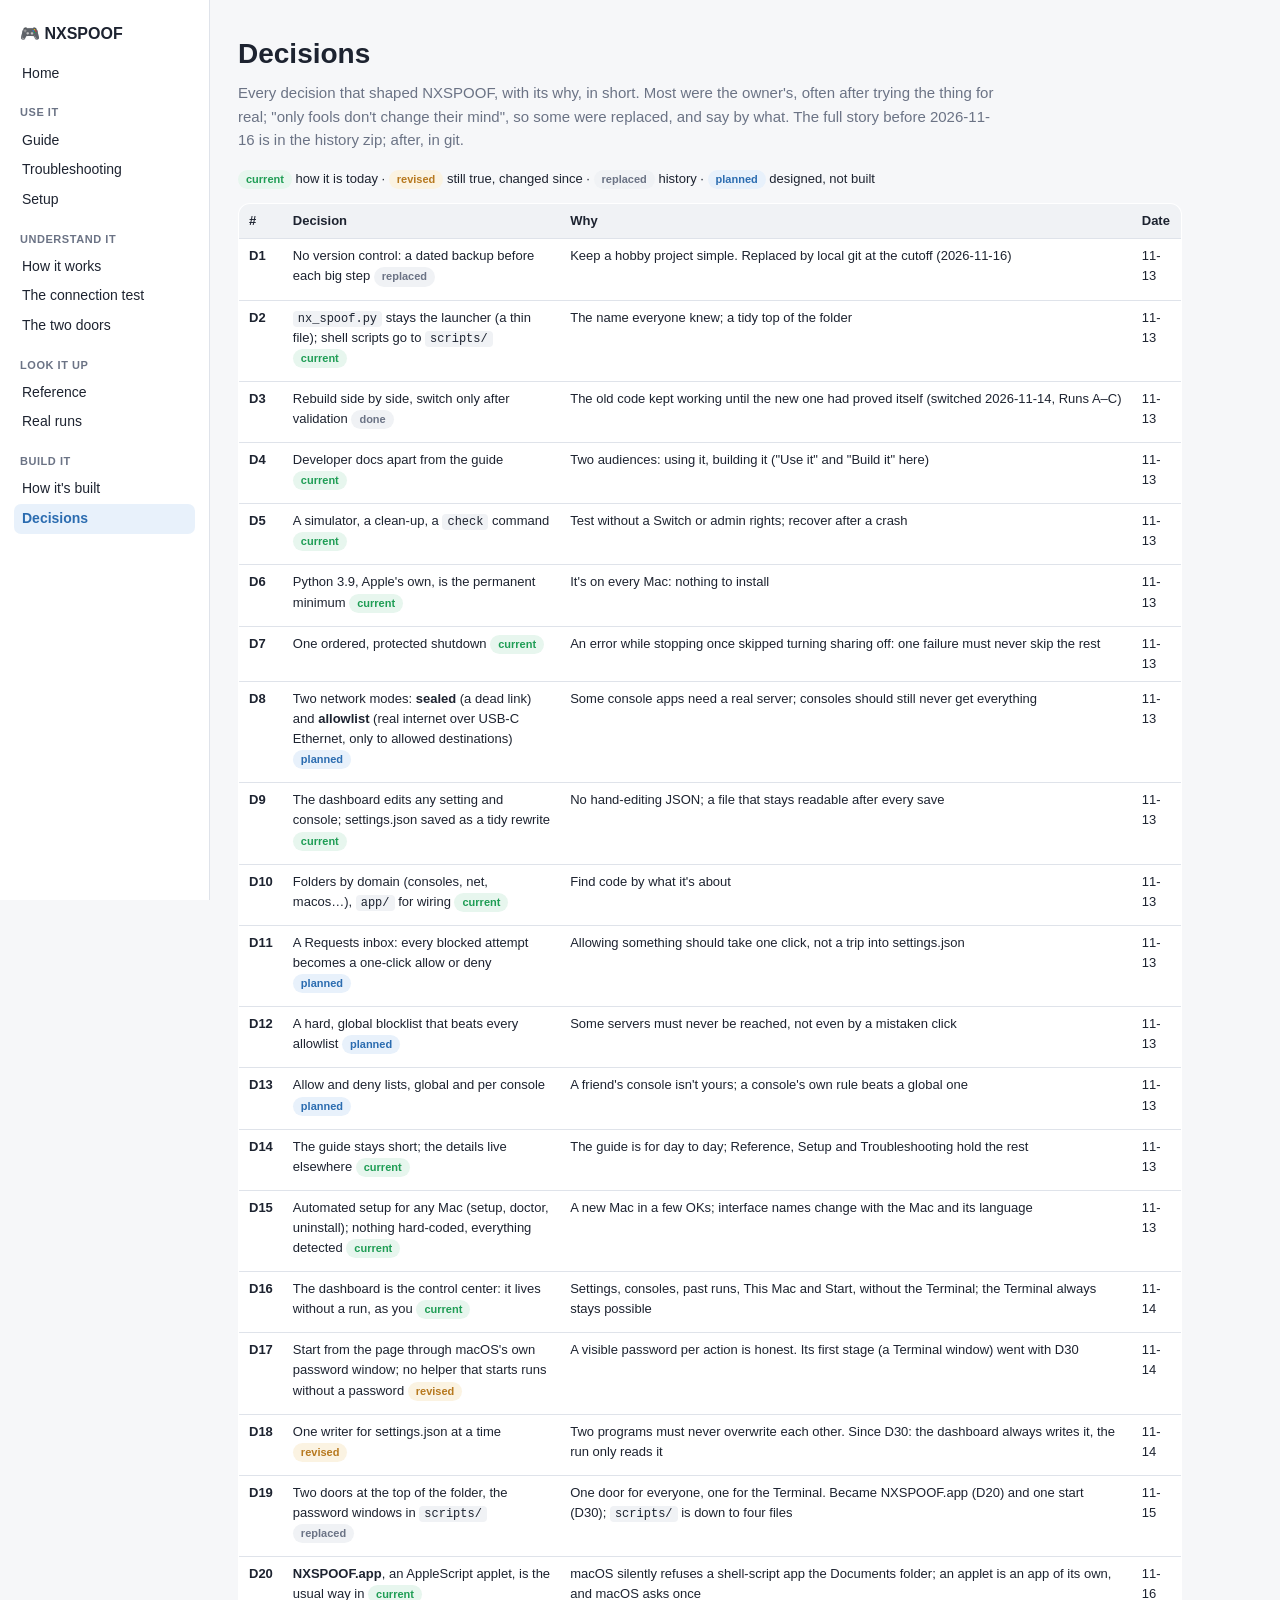
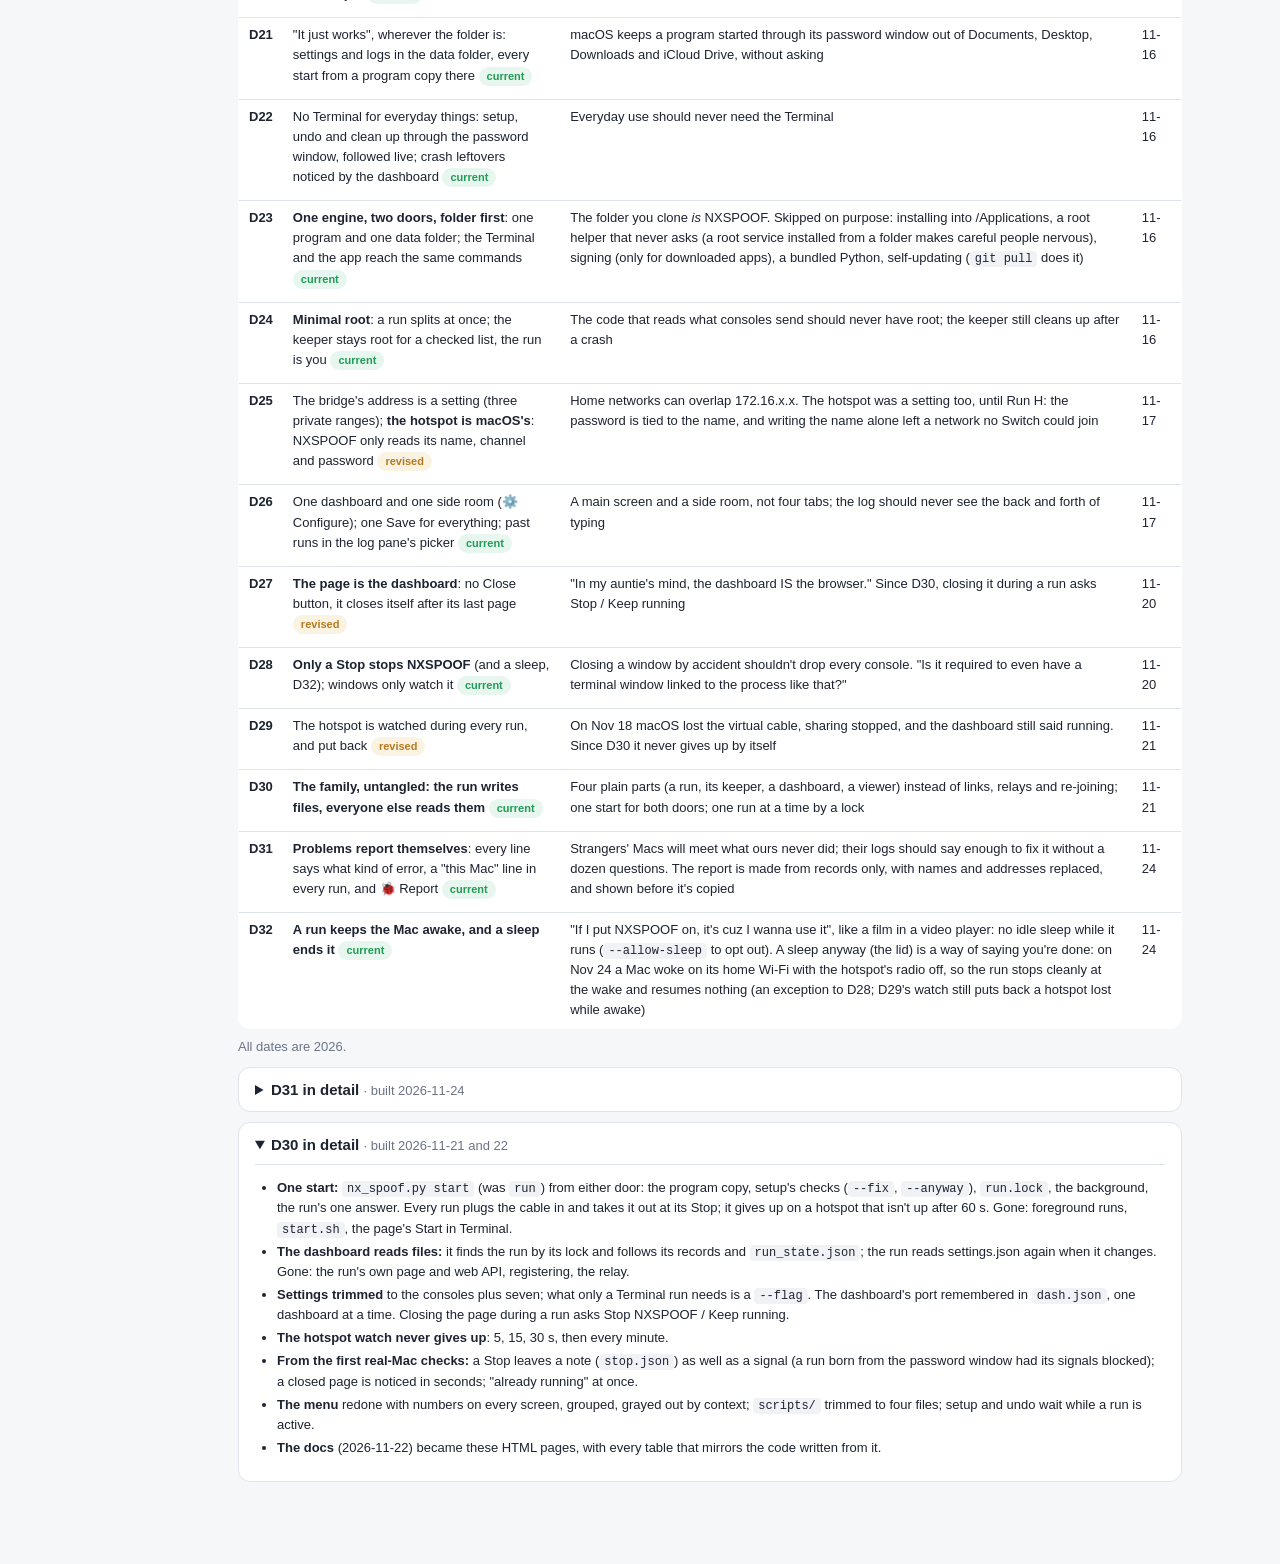
==== docs/decisions.html @ b14b979f "NXSPOOF 2.0: your Mac as a Wi-Fi hotspot that answers only the Switch's connection test NXSPOOF turn" ====
<!doctype html>
<html lang="en">
<head>
<meta charset="utf-8">
<meta name="viewport" content="width=device-width, initial-scale=1">
<title>Decisions · NXSPOOF</title>
<link rel="stylesheet" href="style.css">
<link rel="icon" href="favicon.ico" sizes="16x16 32x32"><link rel="icon" type="image/png" sizes="32x32" href="favicon.png">
<script src="docs.js" defer></script>
</head>
<body>
<!-- generated: nav -->
<nav class="side" aria-label="The NXSPOOF docs">
<a class="brand" href="index.html">🎮 NXSPOOF</a>
<a href="index.html">Home</a>
<b>Use it</b>
<a href="guide.html">Guide</a>
<a href="troubleshooting.html">Troubleshooting</a>
<a href="setup.html">Setup</a>
<b>Understand it</b>
<a href="how-it-works.html">How it works</a>
<a href="connection-test.html">The connection test</a>
<a href="two-doors.html">The two doors</a>
<b>Look it up</b>
<a href="reference.html">Reference</a>
<a href="real-runs.html">Real runs</a>
<b>Build it</b>
<a href="how-its-built.html">How it's built</a>
<a href="decisions.html" class="on" aria-current="page">Decisions</a>
</nav>
<!-- /generated -->
<main>

<h1>Decisions</h1>
<p class="lead">Every decision that shaped NXSPOOF, with its why, in short. Most were the owner's, often after trying the thing for real; "only fools don't change their mind", so some were replaced, and say by what. The full story before 2026-11-16 is in the history zip; after, in git.</p>
<p class="small"><span class="tag t-green">current</span> how it is today · <span class="tag t-yellow">revised</span> still true, changed since · <span class="tag t-gray">replaced</span> history · <span class="tag t-blue">planned</span> designed, not built</p>

<div class="scroll"><table>
<tr><th>#</th><th>Decision</th><th>Why</th><th>Date</th></tr>
<tr id="d1"><td><b>D1</b></td><td>No version control: a dated backup before each big step <span class="tag t-gray">replaced</span></td><td>Keep a hobby project simple. Replaced by local git at the cutoff (2026-11-16)</td><td>11-13</td></tr>
<tr id="d2"><td><b>D2</b></td><td><code>nx_spoof.py</code> stays the launcher (a thin file); shell scripts go to <code>scripts/</code> <span class="tag t-green">current</span></td><td>The name everyone knew; a tidy top of the folder</td><td>11-13</td></tr>
<tr id="d3"><td><b>D3</b></td><td>Rebuild side by side, switch only after validation <span class="tag t-gray">done</span></td><td>The old code kept working until the new one had proved itself (switched 2026-11-14, Runs A–C)</td><td>11-13</td></tr>
<tr id="d4"><td><b>D4</b></td><td>Developer docs apart from the guide <span class="tag t-green">current</span></td><td>Two audiences: using it, building it ("Use it" and "Build it" here)</td><td>11-13</td></tr>
<tr id="d5"><td><b>D5</b></td><td>A simulator, a clean-up, a <code>check</code> command <span class="tag t-green">current</span></td><td>Test without a Switch or admin rights; recover after a crash</td><td>11-13</td></tr>
<tr id="d6"><td><b>D6</b></td><td>Python 3.9, Apple's own, is the permanent minimum <span class="tag t-green">current</span></td><td>It's on every Mac: nothing to install</td><td>11-13</td></tr>
<tr id="d7"><td><b>D7</b></td><td>One ordered, protected shutdown <span class="tag t-green">current</span></td><td>An error while stopping once skipped turning sharing off: one failure must never skip the rest</td><td>11-13</td></tr>
<tr id="d8"><td><b>D8</b></td><td>Two network modes: <b>sealed</b> (a dead link) and <b>allowlist</b> (real internet over USB-C Ethernet, only to allowed destinations) <span class="tag t-blue">planned</span></td><td>Some console apps need a real server; consoles should still never get everything</td><td>11-13</td></tr>
<tr id="d9"><td><b>D9</b></td><td>The dashboard edits any setting and console; settings.json saved as a tidy rewrite <span class="tag t-green">current</span></td><td>No hand-editing JSON; a file that stays readable after every save</td><td>11-13</td></tr>
<tr id="d10"><td><b>D10</b></td><td>Folders by domain (consoles, net, macos…), <code>app/</code> for wiring <span class="tag t-green">current</span></td><td>Find code by what it's about</td><td>11-13</td></tr>
<tr id="d11"><td><b>D11</b></td><td>A Requests inbox: every blocked attempt becomes a one-click allow or deny <span class="tag t-blue">planned</span></td><td>Allowing something should take one click, not a trip into settings.json</td><td>11-13</td></tr>
<tr id="d12"><td><b>D12</b></td><td>A hard, global blocklist that beats every allowlist <span class="tag t-blue">planned</span></td><td>Some servers must never be reached, not even by a mistaken click</td><td>11-13</td></tr>
<tr id="d13"><td><b>D13</b></td><td>Allow and deny lists, global and per console <span class="tag t-blue">planned</span></td><td>A friend's console isn't yours; a console's own rule beats a global one</td><td>11-13</td></tr>
<tr id="d14"><td><b>D14</b></td><td>The guide stays short; the details live elsewhere <span class="tag t-green">current</span></td><td>The guide is for day to day; Reference, Setup and Troubleshooting hold the rest</td><td>11-13</td></tr>
<tr id="d15"><td><b>D15</b></td><td>Automated setup for any Mac (setup, doctor, uninstall); nothing hard-coded, everything detected <span class="tag t-green">current</span></td><td>A new Mac in a few OKs; interface names change with the Mac and its language</td><td>11-13</td></tr>
<tr id="d16"><td><b>D16</b></td><td>The dashboard is the control center: it lives without a run, as you <span class="tag t-green">current</span></td><td>Settings, consoles, past runs, This Mac and Start, without the Terminal; the Terminal always stays possible</td><td>11-14</td></tr>
<tr id="d17"><td><b>D17</b></td><td>Start from the page through macOS's own password window; no helper that starts runs without a password <span class="tag t-yellow">revised</span></td><td>A visible password per action is honest. Its first stage (a Terminal window) went with D30</td><td>11-14</td></tr>
<tr id="d18"><td><b>D18</b></td><td>One writer for settings.json at a time <span class="tag t-yellow">revised</span></td><td>Two programs must never overwrite each other. Since D30: the dashboard always writes it, the run only reads it</td><td>11-14</td></tr>
<tr id="d19"><td><b>D19</b></td><td>Two doors at the top of the folder, the password windows in <code>scripts/</code> <span class="tag t-gray">replaced</span></td><td>One door for everyone, one for the Terminal. Became NXSPOOF.app (D20) and one start (D30); <code>scripts/</code> is down to four files</td><td>11-15</td></tr>
<tr id="d20"><td><b>D20</b></td><td><b>NXSPOOF.app</b>, an AppleScript applet, is the usual way in <span class="tag t-green">current</span></td><td>macOS silently refuses a shell-script app the Documents folder; an applet is an app of its own, and macOS asks once</td><td>11-16</td></tr>
<tr id="d21"><td><b>D21</b></td><td>"It just works", wherever the folder is: settings and logs in the data folder, every start from a program copy there <span class="tag t-green">current</span></td><td>macOS keeps a program started through its password window out of Documents, Desktop, Downloads and iCloud Drive, without asking</td><td>11-16</td></tr>
<tr id="d22"><td><b>D22</b></td><td>No Terminal for everyday things: setup, undo and clean up through the password window, followed live; crash leftovers noticed by the dashboard <span class="tag t-green">current</span></td><td>Everyday use should never need the Terminal</td><td>11-16</td></tr>
<tr id="d23"><td><b>D23</b></td><td><b>One engine, two doors, folder first</b>: one program and one data folder; the Terminal and the app reach the same commands <span class="tag t-green">current</span></td><td>The folder you clone <i>is</i> NXSPOOF. Skipped on purpose: installing into /Applications, a root helper that never asks (a root service installed from a folder makes careful people nervous), signing (only for downloaded apps), a bundled Python, self-updating (<code>git pull</code> does it)</td><td>11-16</td></tr>
<tr id="d24"><td><b>D24</b></td><td><b>Minimal root</b>: a run splits at once; the keeper stays root for a checked list, the run is you <span class="tag t-green">current</span></td><td>The code that reads what consoles send should never have root; the keeper still cleans up after a crash</td><td>11-16</td></tr>
<tr id="d25"><td><b>D25</b></td><td>The bridge's address is a setting (three private ranges); <b>the hotspot is macOS's</b>: NXSPOOF only reads its name, channel and password <span class="tag t-yellow">revised</span></td><td>Home networks can overlap 172.16.x.x. The hotspot was a setting too, until Run H: the password is tied to the name, and writing the name alone left a network no Switch could join</td><td>11-17</td></tr>
<tr id="d26"><td><b>D26</b></td><td>One dashboard and one side room (⚙️ Configure); one Save for everything; past runs in the log pane's picker <span class="tag t-green">current</span></td><td>A main screen and a side room, not four tabs; the log should never see the back and forth of typing</td><td>11-17</td></tr>
<tr id="d27"><td><b>D27</b></td><td><b>The page is the dashboard</b>: no Close button, it closes itself after its last page <span class="tag t-yellow">revised</span></td><td>"In my auntie's mind, the dashboard IS the browser." Since D30, closing it during a run asks Stop / Keep running</td><td>11-20</td></tr>
<tr id="d28"><td><b>D28</b></td><td><b>Only a Stop stops NXSPOOF</b> (and a sleep, D32); windows only watch it <span class="tag t-green">current</span></td><td>Closing a window by accident shouldn't drop every console. "Is it required to even have a terminal window linked to the process like that?"</td><td>11-20</td></tr>
<tr id="d29"><td><b>D29</b></td><td>The hotspot is watched during every run, and put back <span class="tag t-yellow">revised</span></td><td>On Nov 18 macOS lost the virtual cable, sharing stopped, and the dashboard still said running. Since D30 it never gives up by itself</td><td>11-21</td></tr>
<tr id="d30"><td><b>D30</b></td><td><b>The family, untangled: the run writes files, everyone else reads them</b> <span class="tag t-green">current</span></td><td>Four plain parts (a run, its keeper, a dashboard, a viewer) instead of links, relays and re-joining; one start for both doors; one run at a time by a lock</td><td>11-21</td></tr>
<tr id="d31"><td><b>D31</b></td><td><b>Problems report themselves</b>: every line says what kind of error, a "this Mac" line in every run, and 🐞 Report <span class="tag t-green">current</span></td><td>Strangers' Macs will meet what ours never did; their logs should say enough to fix it without a dozen questions. The report is made from records only, with names and addresses replaced, and shown before it's copied</td><td>11-24</td></tr>
<tr id="d32"><td><b>D32</b></td><td><b>A run keeps the Mac awake, and a sleep ends it</b> <span class="tag t-green">current</span></td><td>"If I put NXSPOOF on, it's cuz I wanna use it", like a film in a video player: no idle sleep while it runs (<code>--allow-sleep</code> to opt out). A sleep anyway (the lid) is a way of saying you're done: on Nov 24 a Mac woke on its home Wi-Fi with the hotspot's radio off, so the run stops cleanly at the wake and resumes nothing (an exception to D28; D29's watch still puts back a hotspot lost while awake)</td><td>11-24</td></tr>
</table></div>
<p class="small muted">All dates are 2026.</p>

<details class="fold"><summary>D31 in detail <span class="muted">· built 2026-11-24</span></summary>
<ul class="small">
  <li><b>Errors in words:</b> every error line names the error's kind (<code>KeyError: 'name'</code>, not just <code>'name'</code>); an unexpected one keeps its traceback in the line's details, the keeper's included (core/fmt.py). A broken reaction, a hotspot watch that can't look and the dashboard's internal errors used to be silent: each says so once.</li>
  <li><b>This Mac:</b> every run's log starts with macOS's version and build, the model, the chip, Python, the language and whether an organization manages the Mac (macos/machine.py). Nothing personal: no Mac name, no user name, no serial number.</li>
  <li><b>Quiet sensors:</b> a reworded Wi-Fi log line or a moved lease file breaks nothing loudly, so the end of a run says when one source saw nothing while the others saw consoles (features/sensors.py). A hotspot that never comes up lists the network interfaces macOS has.</li>
  <li><b>🐞 Report:</b> one engine (app/reporting.py, features/report.py), two doors: the dashboard shows it first, then Copy (and Open GitHub once the repository exists); <code>nx_spoof.py report</code> (menu 6 → 4) prints it, saves it, copies it and opens GitHub's page. It goes through the clipboard, never in a web address: too long for one, and nothing personal should travel in one. Skipped: sending it anywhere by itself.</li>
</ul>
</details>

<details class="fold" open><summary>D30 in detail <span class="muted">· built 2026-11-21 and 22</span></summary>
<ul class="small">
  <li><b>One start:</b> <code>nx_spoof.py start</code> (was <code>run</code>) from either door: the program copy, setup's checks (<code>--fix</code>, <code>--anyway</code>), <code>run.lock</code>, the background, the run's one answer. Every run plugs the cable in and takes it out at its Stop; it gives up on a hotspot that isn't up after 60 s. Gone: foreground runs, <code>start.sh</code>, the page's Start in Terminal.</li>
  <li><b>The dashboard reads files:</b> it finds the run by its lock and follows its records and <code>run_state.json</code>; the run reads settings.json again when it changes. Gone: the run's own page and web API, registering, the relay.</li>
  <li><b>Settings trimmed</b> to the consoles plus seven; what only a Terminal run needs is a <code>--flag</code>. The dashboard's port remembered in <code>dash.json</code>, one dashboard at a time. Closing the page during a run asks Stop NXSPOOF / Keep running.</li>
  <li><b>The hotspot watch never gives up</b>: 5, 15, 30 s, then every minute.</li>
  <li><b>From the first real-Mac checks:</b> a Stop leaves a note (<code>stop.json</code>) as well as a signal (a run born from the password window had its signals blocked); a closed page is noticed in seconds; "already running" at once.</li>
  <li><b>The menu</b> redone with numbers on every screen, grouped, grayed out by context; <code>scripts/</code> trimmed to four files; setup and undo wait while a run is active.</li>
  <li><b>The docs</b> (2026-11-22) became these HTML pages, with every table that mirrors the code written from it.</li>
</ul>
</details>

</main>
</body>
</html>
---- docs/style.css ----
/* NXSPOOF docs - the one stylesheet of every page in docs/ (the dashboard's 📖 Help, GitHub Pages, or the files opened as they are).
   Light and dark follow the Mac. Sections: COLORS · PAGE · NAVIGATION · BLOCKS · TABLES · DRAWINGS · THE TERMINAL · SEARCH */

/* ############################################################################################################################################################ */
/* ##  COLORS                                                                                                                                                ## */
/* ############################################################################################################################################################ */

:root {
  --bg: #f6f7f9; --panel: #ffffff; --line: #dfe3ea; --text: #1d2330; --muted: #6b7385;
  --blue: #2b6cb0; --green: #1f9d55; --red: #d64545; --yellow: #b7791f; --violet: #6b46c1;
  --blue-bg: #e8f1fb; --green-bg: #e7f6ee; --red-bg: #fbeaea; --yellow-bg: #fbf3e2; --violet-bg: #f0ebfb; --gray-bg: #f0f2f5;
  --term-bg: #1e2129; --term-text: #d7dce5; --term-dim: #7d8697; --term-green: #6fcf97; --term-yellow: #f2c94c;
}
@media (prefers-color-scheme: dark) {
  :root:not([data-theme="light"]) {
    --bg: #12151b; --panel: #1a1e26; --line: #2c323d; --text: #e6e9ef; --muted: #9aa3b5;
    --blue: #63b3ed; --green: #48bb78; --red: #f56565; --yellow: #ecc94b; --violet: #b794f4;
    --blue-bg: #1b2a3d; --green-bg: #183126; --red-bg: #3a1d1d; --yellow-bg: #362d16; --violet-bg: #2a2140; --gray-bg: #222733;
    --term-bg: #0d0f13;
  }
}

/* ############################################################################################################################################################ */
/* ##  PAGE                                                                                                                                                  ## */
/* ############################################################################################################################################################ */

* { box-sizing: border-box; }
html { scroll-padding-top: 16px; }
body { margin: 0; background: var(--bg); color: var(--text); font: 15px/1.55 -apple-system, BlinkMacSystemFont, "Segoe UI", sans-serif;
  display: grid; grid-template-columns: 210px minmax(0, 1fr); min-height: 100vh; }
main { max-width: 1000px; width: 100%; padding: 32px 28px 72px; }
h1 { font-size: 28px; margin: 0 0 6px; }
h2 { font-size: 20px; margin: 44px 0 10px; }
h3 { font-size: 15px; margin: 22px 0 6px; }
p { margin: 8px 0; }
p.lead { color: var(--muted); margin: 0 0 18px; max-width: 760px; }
a { color: var(--blue); }
.muted { color: var(--muted); }
.small { font-size: 13px; }
code, kbd { font: 12px ui-monospace, "SF Mono", Menlo, monospace; background: var(--gray-bg); padding: 1px 5px; border-radius: 4px; }
kbd { border: 1px solid var(--line); }
pre.code { margin: 8px 0; background: var(--panel); border: 1px solid var(--line); border-radius: 10px; padding: 10px 14px; overflow-x: auto;
  font: 12.5px/1.5 ui-monospace, "SF Mono", Menlo, monospace; }
ul, ol { padding-left: 22px; }
li { margin: 3px 0; }
@media (max-width: 760px) {
  body { display: block; }
  main { padding: 20px 16px 56px; }
}

/* ############################################################################################################################################################ */
/* ##  NAVIGATION                                                                                                                                            ## */
/* ############################################################################################################################################################ */

nav.side { position: sticky; top: 0; align-self: start; height: 100vh; overflow-y: auto; padding: 22px 14px; background: var(--panel);
  border-right: 1px solid var(--line); font-size: 14px; }
nav.side .brand { display: block; font-weight: 700; font-size: 16px; margin: 0 0 12px 6px; color: var(--text); text-decoration: none; }
nav.side b { display: block; font-size: 11px; color: var(--muted); text-transform: uppercase; letter-spacing: .05em; margin: 16px 0 4px 6px; }
nav.side a:not(.brand) { display: block; color: var(--text); text-decoration: none; padding: 4px 8px; border-radius: 7px; }
nav.side a:not(.brand):hover { background: var(--gray-bg); }
nav.side a.on { background: var(--blue-bg); color: var(--blue); font-weight: 600; }
@media (max-width: 760px) {
  nav.side { position: static; height: auto; display: flex; flex-wrap: wrap; gap: 2px 4px; align-items: center; padding: 10px 12px;
    border-right: 0; border-bottom: 1px solid var(--line); }
  nav.side .brand { width: 100%; margin: 0 0 4px; }
  nav.side b { display: none; }
  nav.side a:not(.brand) { padding: 3px 7px; font-size: 13px; }
}

/* ############################################################################################################################################################ */
/* ##  BLOCKS                                                                                                                                                ## */
/* ############################################################################################################################################################ */

.banner { background: var(--green-bg); border: 1px solid var(--green); border-radius: 12px; padding: 12px 16px; margin: 10px 0; font-size: 14px; }
.note { background: var(--yellow-bg); border: 1px solid var(--yellow); border-radius: 12px; padding: 10px 14px; margin: 10px 0; font-size: 14px; }
.cards { display: grid; grid-template-columns: repeat(auto-fit, minmax(230px, 1fr)); gap: 12px; margin: 8px 0; }
.card { background: var(--panel); border: 1px solid var(--line); border-radius: 12px; padding: 14px 16px; min-width: 0; }
.card h3 { margin: 0 0 4px; }
.card ul { margin: 6px 0 0; padding-left: 18px; font-size: 13px; }
.card p { font-size: 13px; }
a.card.link { display: block; color: var(--text); text-decoration: none; }
a.card.link:hover { border-color: var(--blue); }
a.card.link b { display: block; font-size: 15px; color: var(--blue); }
a.card.link span { font-size: 13px; color: var(--muted); }
.tag { display: inline-block; font-size: 11px; font-weight: 600; padding: 1px 8px; border-radius: 999px; margin-bottom: 6px; white-space: nowrap; }
.t-blue { background: var(--blue-bg); color: var(--blue); } .t-green { background: var(--green-bg); color: var(--green); }
.t-red { background: var(--red-bg); color: var(--red); } .t-yellow { background: var(--yellow-bg); color: var(--yellow); }
.t-violet { background: var(--violet-bg); color: var(--violet); } .t-gray { background: var(--gray-bg); color: var(--muted); }
.two { display: grid; grid-template-columns: 1fr 1fr; gap: 12px; }
@media (max-width: 900px) { .two { grid-template-columns: 1fr; } }
.rules { display: grid; grid-template-columns: repeat(auto-fit, minmax(220px, 1fr)); gap: 10px; margin: 8px 0; padding: 0; list-style: none; }
.rules li { background: var(--panel); border: 1px solid var(--line); border-radius: 10px; padding: 10px 12px; font-size: 13px; margin: 0; }
.rules b { display: block; font-size: 14px; margin-bottom: 2px; }
ol.steps { counter-reset: step; list-style: none; padding: 0; margin: 10px 0; }
ol.steps > li { counter-increment: step; position: relative; background: var(--panel); border: 1px solid var(--line); border-radius: 10px;
  padding: 10px 14px 10px 48px; margin: 8px 0; }
ol.steps > li::before { content: counter(step); position: absolute; left: 14px; top: 10px; width: 24px; height: 24px; border-radius: 50%;
  background: var(--blue-bg); color: var(--blue); font-weight: 700; font-size: 13px; text-align: center; line-height: 24px; }
details.fold { background: var(--panel); border: 1px solid var(--line); border-radius: 12px; padding: 10px 16px; margin: 10px 0; }
details.fold > summary { cursor: pointer; font-weight: 600; }
details.fold[open] > summary { margin-bottom: 8px; padding-bottom: 8px; border-bottom: 1px solid var(--line); }
details.fold > summary .muted { font-weight: 400; font-size: 13px; }
.dialog { max-width: 440px; margin: 10px auto; background: var(--panel); border: 1px solid var(--line); border-radius: 12px; padding: 18px 20px 14px;
  box-shadow: 0 8px 28px rgba(0, 0, 0, .16); font-size: 13px; }
.dialog .dt { font-weight: 600; font-size: 14px; margin-bottom: 6px; }
.dialog .db { display: flex; justify-content: flex-end; gap: 8px; margin-top: 14px; }
.dialog .db span { padding: 3px 14px; border-radius: 6px; border: 1px solid var(--line); background: var(--gray-bg); }
.dialog .db .def { background: var(--blue); border-color: var(--blue); color: #fff; }

/* ############################################################################################################################################################ */
/* ##  TABLES                                                                                                                                                ## */
/* ############################################################################################################################################################ */

.scroll { overflow-x: auto; margin: 8px 0; }
table { width: 100%; border-collapse: collapse; background: var(--panel); border: 1px solid var(--line); border-radius: 12px; overflow: hidden; font-size: 13px; }
th, td { text-align: left; padding: 7px 10px; border-top: 1px solid var(--line); vertical-align: top; }
th { background: var(--gray-bg); font-weight: 600; border-top: 0; }
tr.group td { background: var(--gray-bg); font-weight: 600; }
td code { white-space: nowrap; }
td.wrap code { white-space: normal; }

/* ############################################################################################################################################################ */
/* ##  DRAWINGS                                                                                                                                              ## */
/* ############################################################################################################################################################ */

figure { margin: 10px 0; background: var(--panel); border: 1px solid var(--line); border-radius: 12px; padding: 16px; overflow-x: auto; }
figcaption { font-size: 13px; color: var(--muted); margin-top: 8px; }
svg { display: block; width: 100%; height: auto; min-width: 640px; }
svg text { fill: var(--text); font: 13px -apple-system, BlinkMacSystemFont, sans-serif; }
svg .small { font-size: 11px; fill: var(--muted); }
svg .title { font-weight: 600; }
svg .box { fill: var(--panel); stroke: var(--line); stroke-width: 1.5; }
svg .b-blue { fill: var(--blue-bg); stroke: var(--blue); } svg .b-green { fill: var(--green-bg); stroke: var(--green); }
svg .b-red { fill: var(--red-bg); stroke: var(--red); } svg .b-yellow { fill: var(--yellow-bg); stroke: var(--yellow); }
svg .b-violet { fill: var(--violet-bg); stroke: var(--violet); } svg .b-gray { fill: var(--gray-bg); stroke: var(--line); }
svg .arrow { stroke: var(--muted); stroke-width: 1.5; fill: none; }
svg .arrow-blue { stroke: var(--blue); } svg .arrow-green { stroke: var(--green); } svg .arrow-red { stroke: var(--red); }
svg .dash { stroke-dasharray: 5 4; }
svg .head { fill: var(--muted); }
svg .ok { fill: var(--green); } svg .no { fill: var(--red); }
svg .ok-bubble { fill: var(--green); } svg .ok-word { fill: #fff; font-weight: 700; }   /* the icon's "ok", on its way back (connection-test.html) */

/* ############################################################################################################################################################ */
/* ##  THE TERMINAL                                                                                                                                          ## */
/* ############################################################################################################################################################ */

pre.term { margin: 0; background: var(--term-bg); color: var(--term-text); border-radius: 10px; padding: 14px 16px;
  font: 12.5px/1.5 ui-monospace, "SF Mono", Menlo, monospace; overflow-x: auto; white-space: pre; }
pre.term b { color: #fff; } pre.term .d { color: var(--term-dim); } pre.term .g { color: var(--term-green); } pre.term .y { color: var(--term-yellow); }
.menu-screens { display: grid; grid-template-columns: 1fr; gap: 12px; margin: 8px 0; }     /* one screen per row: the lines are as wide as the real window */

/* ############################################################################################################################################################ */
/* ##  SEARCH (docs.js: a box that filters the cards under it)                                                                                               ## */
/* ############################################################################################################################################################ */

input.search { width: 100%; max-width: 460px; padding: 8px 11px; border: 1px solid var(--line); border-radius: 9px; background: var(--panel);
  color: var(--text); font: inherit; margin: 6px 0 4px; }
.search-count { font-size: 13px; color: var(--muted); margin-left: 8px; }
.sym { background: var(--panel); border: 1px solid var(--line); border-radius: 10px; padding: 10px 14px; margin: 8px 0; font-size: 14px; }
.sym .what { font-weight: 600; }
.sym .fix { margin-top: 4px; }
.sym:target { border-color: var(--blue); box-shadow: 0 0 0 2px var(--blue-bg); }
[hidden] { display: none !important; }
.hero-icon { margin: 8px 0 0; } .hero-icon img { display: block; }   /* the icon above the home page's title */
.shot img { display: block; width: 100%; height: auto; border-radius: 6px; }   /* the dashboard's picture on the home page */
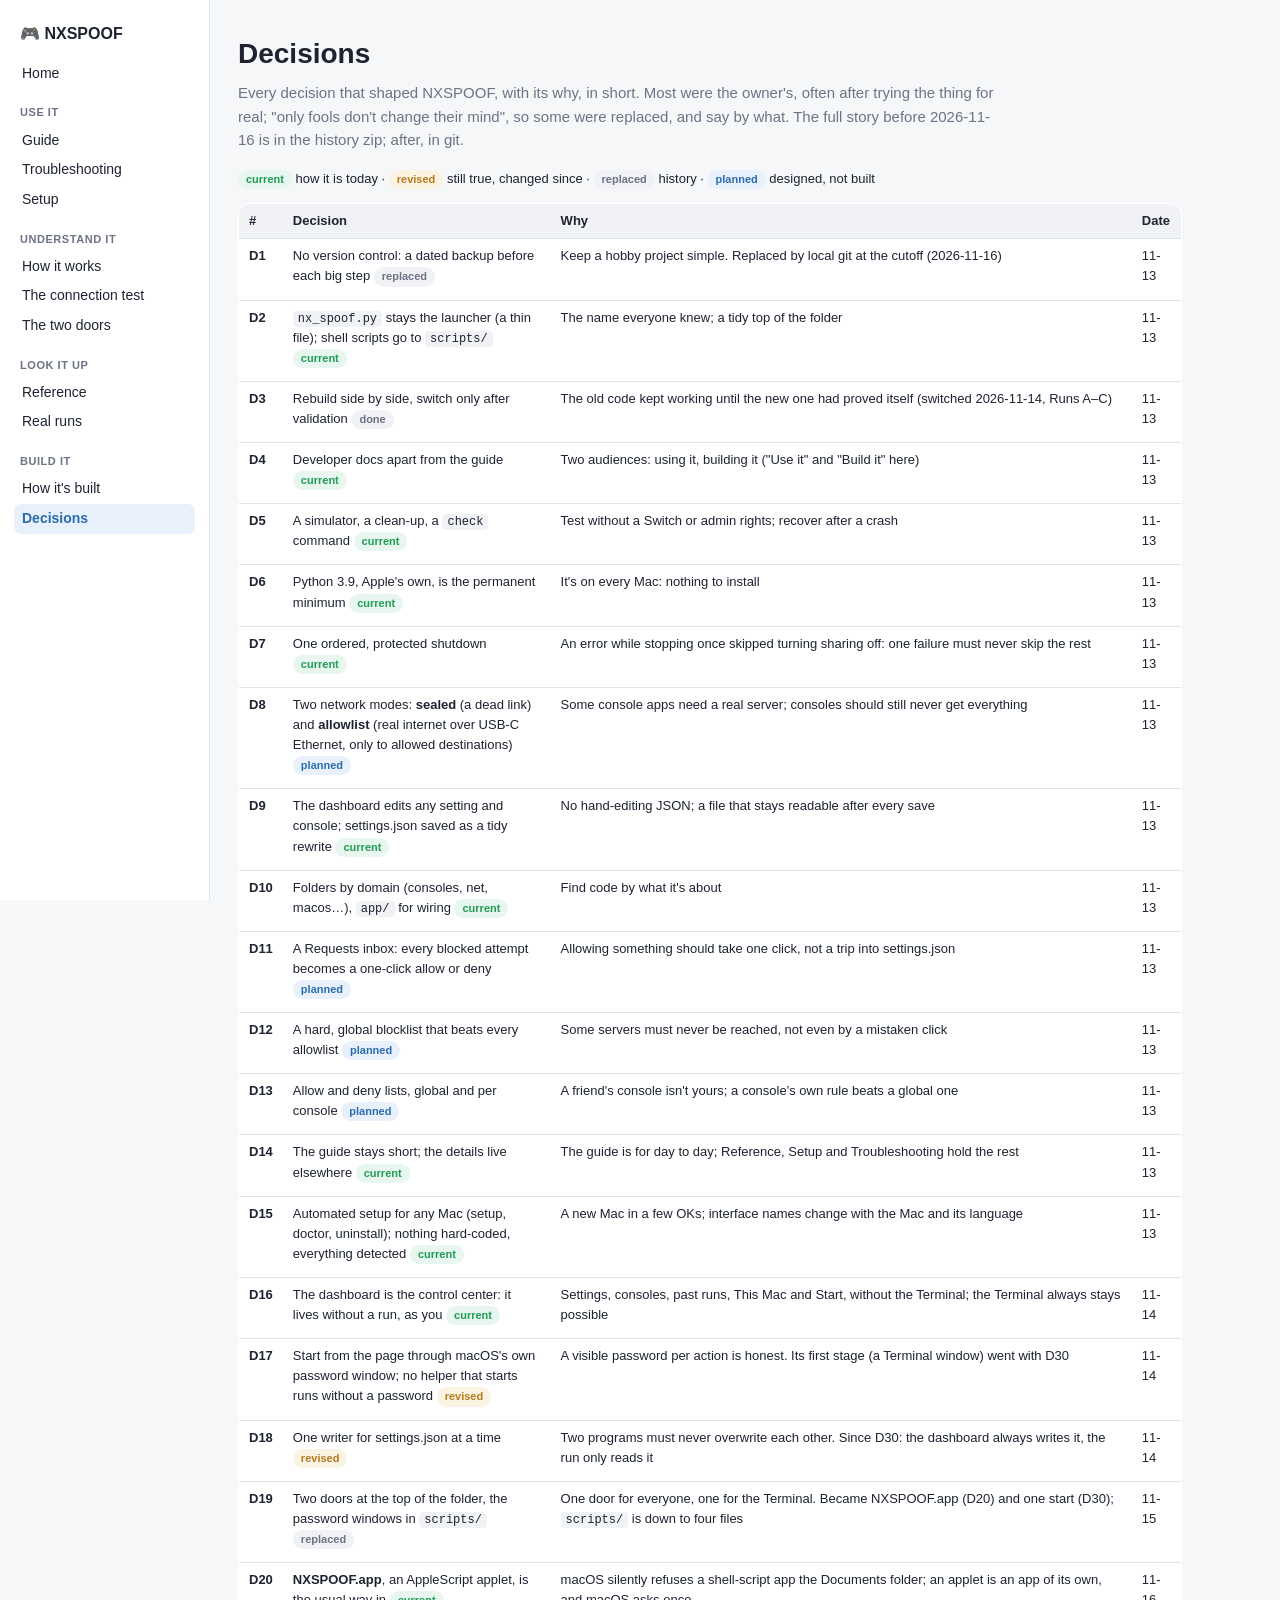
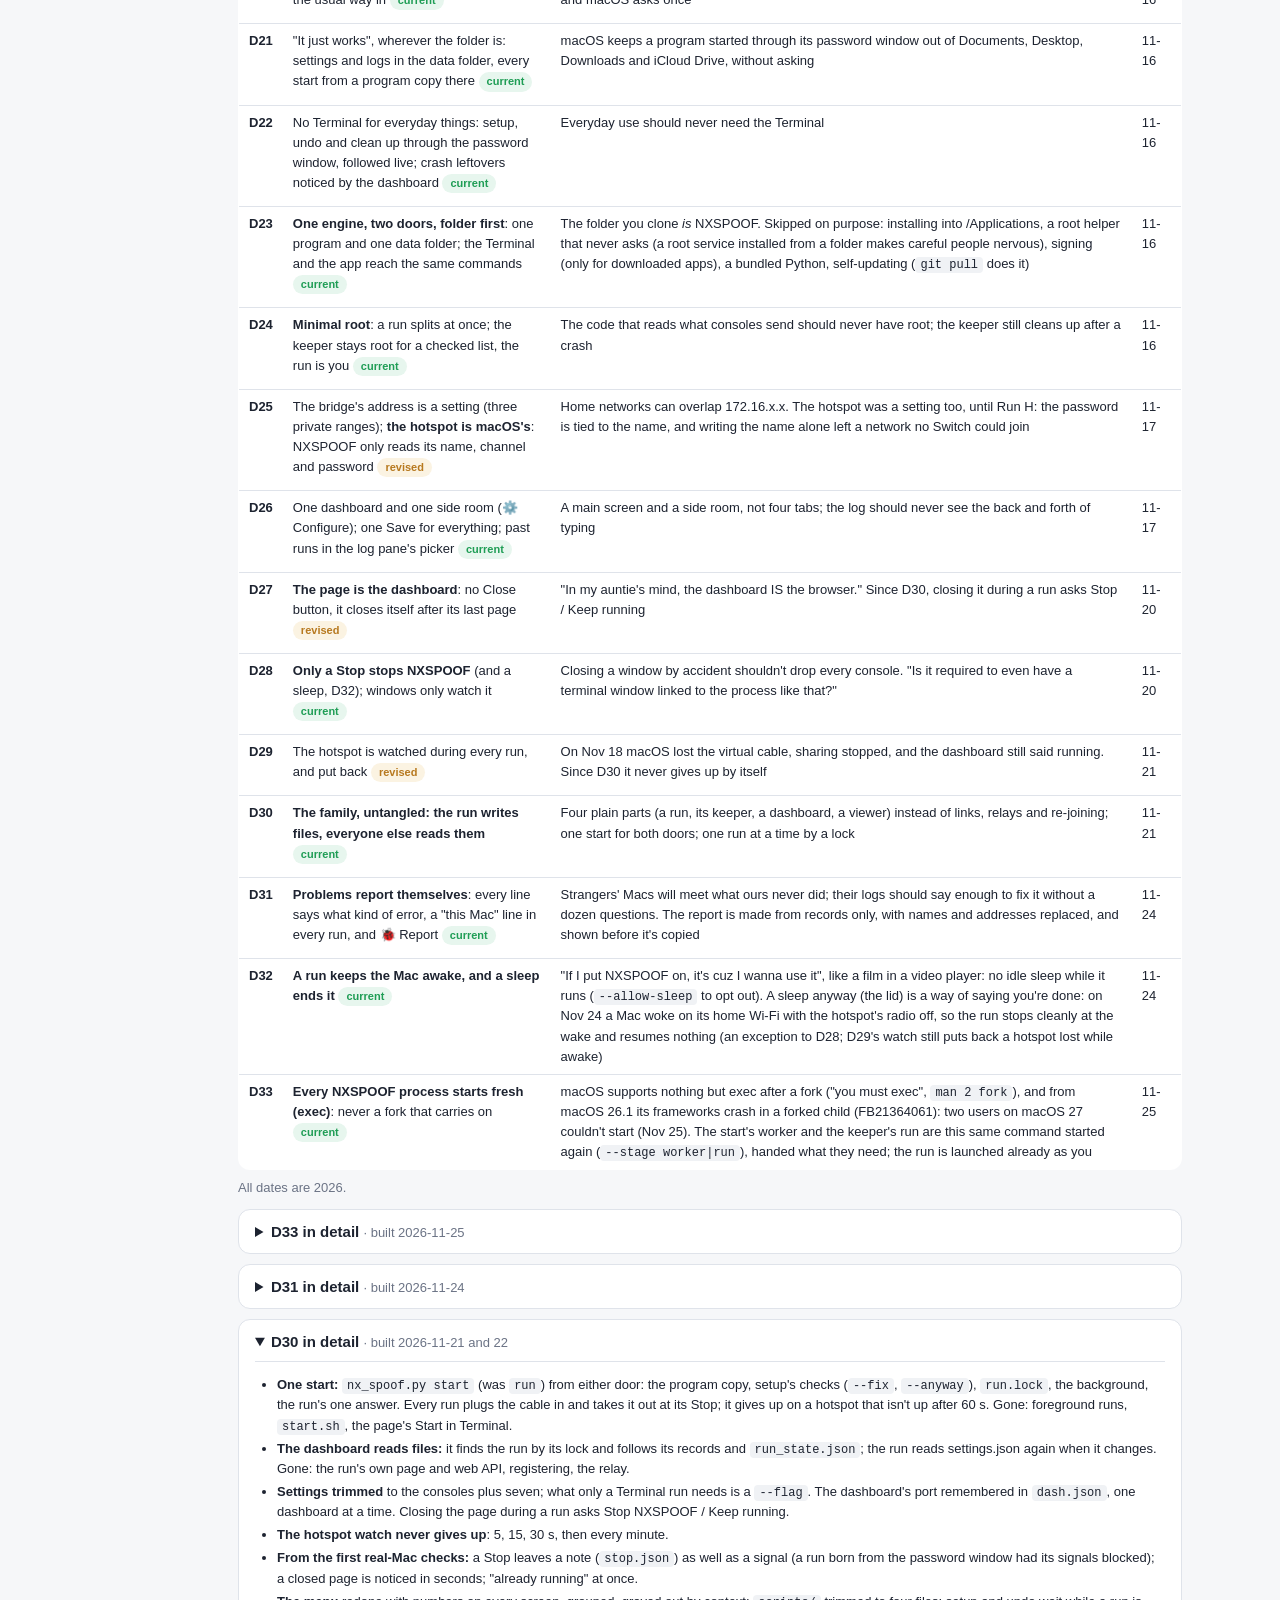
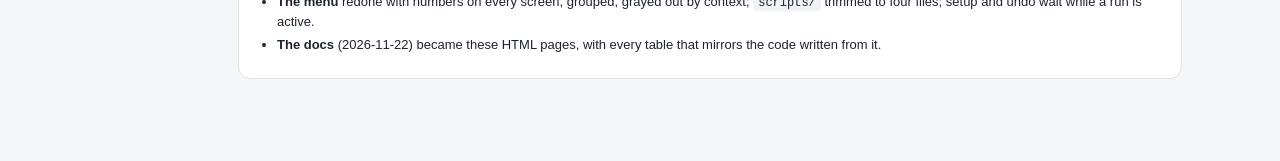
==== commit d866e5eb: "Every NXSPOOF process starts fresh (exec), never a fork that carries on (D33) macOS supports nothing" ====
--- a/docs/decisions.html
+++ b/docs/decisions.html
@@ -69,8 +69,17 @@
 <tr id="d30"><td><b>D30</b></td><td><b>The family, untangled: the run writes files, everyone else reads them</b> <span class="tag t-green">current</span></td><td>Four plain parts (a run, its keeper, a dashboard, a viewer) instead of links, relays and re-joining; one start for both doors; one run at a time by a lock</td><td>11-21</td></tr>
 <tr id="d31"><td><b>D31</b></td><td><b>Problems report themselves</b>: every line says what kind of error, a "this Mac" line in every run, and 🐞 Report <span class="tag t-green">current</span></td><td>Strangers' Macs will meet what ours never did; their logs should say enough to fix it without a dozen questions. The report is made from records only, with names and addresses replaced, and shown before it's copied</td><td>11-24</td></tr>
 <tr id="d32"><td><b>D32</b></td><td><b>A run keeps the Mac awake, and a sleep ends it</b> <span class="tag t-green">current</span></td><td>"If I put NXSPOOF on, it's cuz I wanna use it", like a film in a video player: no idle sleep while it runs (<code>--allow-sleep</code> to opt out). A sleep anyway (the lid) is a way of saying you're done: on Nov 24 a Mac woke on its home Wi-Fi with the hotspot's radio off, so the run stops cleanly at the wake and resumes nothing (an exception to D28; D29's watch still puts back a hotspot lost while awake)</td><td>11-24</td></tr>
+<tr id="d33"><td><b>D33</b></td><td><b>Every NXSPOOF process starts fresh (exec)</b>: never a fork that carries on <span class="tag t-green">current</span></td><td>macOS supports nothing but exec after a fork ("you must exec", <code>man 2 fork</code>), and from macOS 26.1 its frameworks crash in a forked child (FB21364061): two users on macOS 27 couldn't start (Nov 25). The start's worker and the keeper's run are this same command started again (<code>--stage worker|run</code>), handed what they need; the run is launched already as you</td><td>11-25</td></tr>
 </table></div>
 <p class="small muted">All dates are 2026.</p>
+
+<details class="fold"><summary>D33 in detail <span class="muted">· built 2026-11-25</span></summary>
+<ul class="small">
+  <li><b>What happened:</b> on macOS 27.3 the run crashed reading the hotspot's settings (SCPreferences through ctypes, "crashed on child side of fork pre-exec"), then, once that moved to a helper process, at the self-test (urllib's proxy lookup, SystemConfiguration again). Both are fixed on their own (<code>macos/scprefs.py</code>, <code>http.client</code>), but a call-by-call hunt can't keep up with every macOS: a macOS specialist's analysis showed even plain library calls in a forked child are outside Apple's contract.</li>
+  <li><b>The guarantee:</b> <code>nx_spoof.py start</code> launches its worker as a brand-new process (its own session, its output to the start's file), and the keeper launches the run the same way, with your user, group and groups set by the launch (<code>macos/process.py</code> background / started, <code>macos/privsep.py</code> spawn_run). Each is handed only what it needs: the answer pipe, the lock (the worker), the keeper's socket (the run), and a hand-over pipe for what the start knew in memory; it takes them over (<code>take_over</code>: made private again, so nothing leaks into later programs). The run checks first thing it isn't root and can't become root again.</li>
+  <li><b>Checks:</b> a canary test does the run's Mac paths in a forked child of a threaded parent (where macOS 15 aborts too), a real fresh child is started in the tests, and a crash names its signal in the keeper's note with macOS's crash report's place. There's no <code>os.fork</code> left in NXSPOOF.</li>
+</ul>
+</details>
 
 <details class="fold"><summary>D31 in detail <span class="muted">· built 2026-11-24</span></summary>
 <ul class="small">
